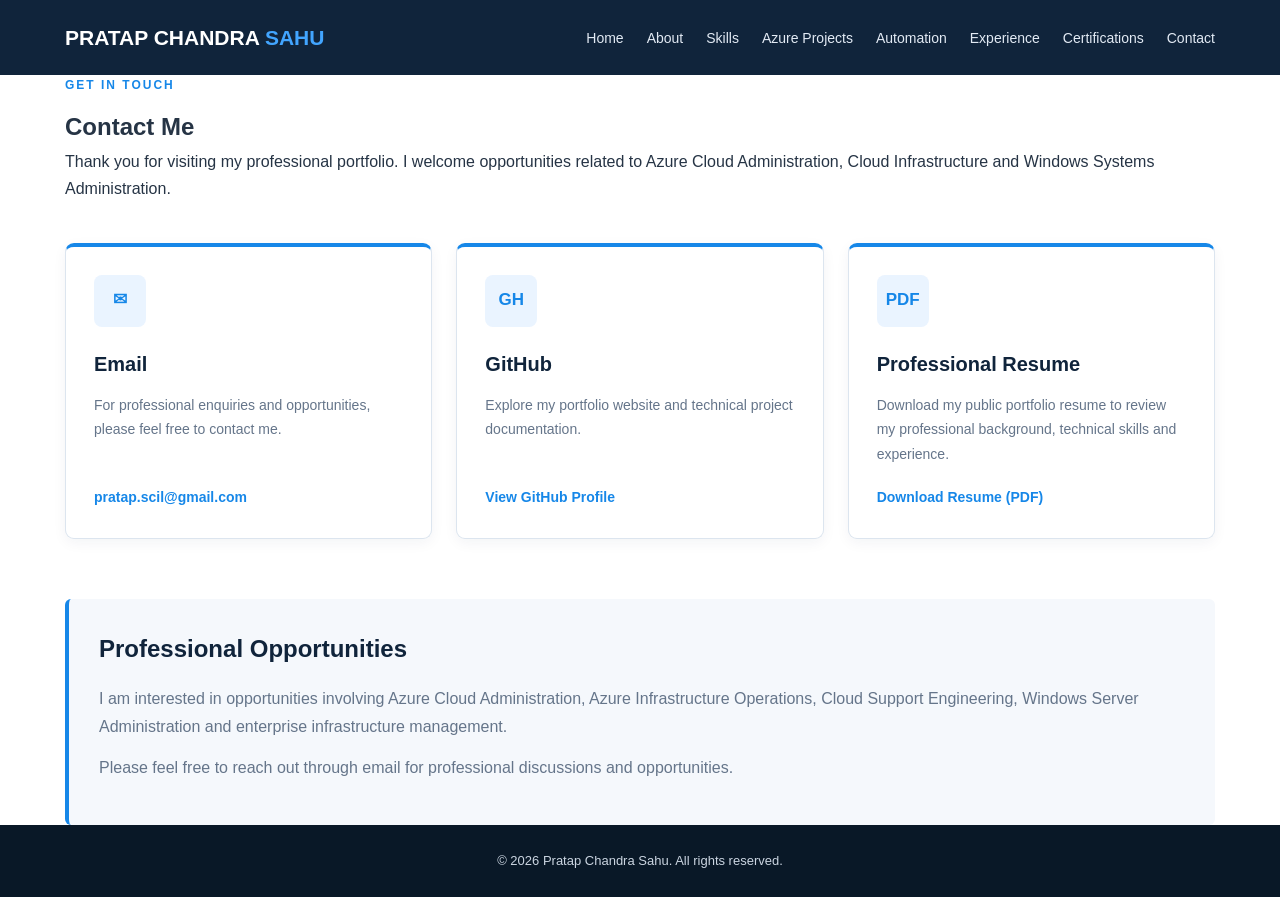
==== contact.html @ 887f1809 "Add professional contact page and public resume" ====
<!DOCTYPE html>
<html lang="en">
<head>
    <meta charset="UTF-8">
    <meta name="viewport" content="width=device-width, initial-scale=1.0">

    <meta name="description"
          content="Contact Pratap Chandra Sahu, Senior Azure Cloud and Infrastructure Engineer. View his professional profile and download his public resume.">

    <meta name="author" content="Pratap Chandra Sahu">

    <title>Contact | Pratap Chandra Sahu</title>

    <link rel="stylesheet" href="assets/css/style.css">
</head>

<body>

<!-- Navigation -->
<header class="header">
    <nav class="navbar container">

        <a href="index.html#home" class="logo">
            PRATAP CHANDRA <span>SAHU</span>
        </a>

        <button class="menu-toggle"
                id="menuToggle"
                aria-label="Toggle navigation"
                aria-expanded="false">
            ☰
        </button>

        <ul class="nav-links" id="navLinks">
            <li><a href="index.html#home">Home</a></li>
            <li><a href="about.html">About</a></li>
            <li><a href="index.html#skills">Skills</a></li>
            <li><a href="azure-projects.html">Azure Projects</a></li>
            <li><a href="automation.html">Automation</a></li>
            <li><a href="experience.html">Experience</a></li>
            <li><a href="certifications.html">Certifications</a></li>
            <li><a href="contact.html">Contact</a></li>
        </ul>

    </nav>
</header>

<main>

    <section class="page-section">
        <div class="container">

            <div class="section-heading">
                <p class="section-label">GET IN TOUCH</p>

                <h1>Contact Me</h1>

                <p>
                    Thank you for visiting my professional portfolio.
                    I welcome opportunities related to Azure Cloud
                    Administration, Cloud Infrastructure and
                    Windows Systems Administration.
                </p>
            </div>

            <div class="contact-grid">

                <!-- Email -->

                <article class="contact-card">

                    <div class="contact-icon">✉</div>

                    <h2>Email</h2>

                    <p>
                        For professional enquiries and opportunities,
                        please feel free to contact me.
                    </p>

                    <a href="mailto:pratap.scil@gmail.com">
                        pratap.scil@gmail.com
                    </a>

                </article>

                <!-- GitHub -->

                <article class="contact-card">

                    <div class="contact-icon">GH</div>

                    <h2>GitHub</h2>

                    <p>
                        Explore my portfolio website and
                        technical project documentation.
                    </p>

                    <a href="https://github.com/pratapscilgit"
                       target="_blank"
                       rel="noopener noreferrer">
                        View GitHub Profile
                    </a>

                </article>

                <!-- Resume -->

                <article class="contact-card">

                    <div class="contact-icon">PDF</div>

                    <h2>Professional Resume</h2>

                    <p>
                        Download my public portfolio resume
                        to review my professional background,
                        technical skills and experience.
                    </p>

                    <a href="assets/documents/Pratap_Chandra_Sahu_Resume_9_Public_Portfolio.pdf"
                       download>
                        Download Resume (PDF)
                    </a>

                </article>

            </div>

            <!-- Professional Interests -->

            <section class="contact-message">

                <h2>Professional Opportunities</h2>

                <p>
                    I am interested in opportunities involving
                    Azure Cloud Administration, Azure Infrastructure
                    Operations, Cloud Support Engineering,
                    Windows Server Administration and enterprise
                    infrastructure management.
                </p>

                <p>
                    Please feel free to reach out through email
                    for professional discussions and opportunities.
                </p>

            </section>

        </div>
    </section>

</main>

<footer class="footer">
    <div class="container">
        <p>
            © 2026 Pratap Chandra Sahu. All rights reserved.
        </p>
    </div>
</footer>

<script src="assets/js/script.js"></script>

</body>
</html>
---- assets/css/style.css ----
/* ==================================
   GLOBAL SETTINGS
================================== */

:root {
    --navy: #10243b;
    --navy-light: #193957;
    --azure: #1687e8;
    --azure-light: #eaf4ff;
    --white: #ffffff;
    --background: #f5f8fc;
    --text: #263445;
    --muted: #65758a;
    --border: #dce5ef;
}

* {
    margin: 0;
    padding: 0;
    box-sizing: border-box;
    scroll-behavior: smooth;
}

body {
    font-family: "Segoe UI", Arial, sans-serif;
    color: var(--text);
    background: var(--white);
    line-height: 1.7;
}

a {
    text-decoration: none;
}

.container {
    width: 90%;
    max-width: 1150px;
    margin: auto;
}

/* ==================================
   NAVIGATION
================================== */

.header {
    background: var(--navy);
    position: sticky;
    top: 0;
    z-index: 1000;
}

.navbar {
    min-height: 75px;
    display: flex;
    justify-content: space-between;
    align-items: center;
}

.logo {
    color: var(--white);
    font-size: 21px;
    font-weight: 800;
}

.logo span {
    color: #42a5ff;
}

.nav-links {
    display: flex;
    list-style: none;
    gap: 23px;
}

.nav-links a {
    color: #e2eaf4;
    font-size: 14px;
    transition: 0.3s;
}

.nav-links a:hover {
    color: #55adff;
}

.menu-toggle {
    display: none;
    background: none;
    color: white;
    border: none;
    font-size: 27px;
    cursor: pointer;
}

/* ==================================
   HERO SECTION
================================== */

.hero {
    background: linear-gradient(
        125deg,
        #10243b,
        #174b78
    );
    color: var(--white);
    padding: 105px 0;
}

.hero-content {
    max-width: 1000px;
}

.eyebrow,
.section-label {
    color: var(--azure);
    font-size: 12px;
    font-weight: 800;
    letter-spacing: 2px;
    margin-bottom: 12px;
}

.hero .eyebrow {
    color: #75baff;
}

.hero h1 {
    font-size: clamp(36px, 6vw, 58px);
    line-height: 1.2;
    margin-bottom: 15px;
}

.hero h2 {
    font-size: clamp(20px, 3vw, 30px);
    font-weight: 500;
    margin-bottom: 15px;
}

.hero-description {
    color: #d6e7f7;
    font-size: 17px;
    max-width: 750px;
}

.experience-stats {
    display: flex;
    gap: 65px;
    margin: 40px 0;
    flex-wrap: wrap;
}

.experience-stats div {
    display: flex;
    flex-direction: column;
}

.experience-stats strong {
    font-size: 38px;
    color: #5db2ff;
}

.experience-stats span {
    color: #d6e7f7;
    font-size: 14px;
}

.hero-buttons {
    display: flex;
    flex-wrap: wrap;
    gap: 15px;
}

.btn {
    display: inline-block;
    padding: 12px 25px;
    border-radius: 6px;
    font-weight: 700;
    transition: 0.3s;
}

.btn-primary {
    background: var(--azure);
    color: white;
}

.btn-primary:hover {
    background: #0872cd;
}

.btn-outline {
    border: 1px solid white;
    color: white;
}

.btn-outline:hover {
    background: white;
    color: var(--navy);
}

/* ==================================
   GENERAL SECTIONS
================================== */

.section {
    padding: 85px 0;
}

.section-alt {
    background: var(--background);
}

.section-title {
    color: var(--navy);
    font-size: 34px;
    margin-bottom: 30px;
}

.section-description {
    color: var(--muted);
    font-size: 16px;
    margin-bottom: 18px;
    max-width: 1000px;
}

/* ==================================
   SKILLS
================================== */

.skills-grid,
.projects-grid,
.certification-grid {
    display: grid;
    grid-template-columns: repeat(3, 1fr);
    gap: 22px;
}

.skill-card,
.project-card,
.certification-card {
    background: white;
    padding: 27px;
    border: 1px solid var(--border);
    border-radius: 10px;
    transition: 0.3s;
}

.skill-card:hover,
.project-card:hover,
.certification-card:hover {
    transform: translateY(-5px);
    border-color: var(--azure);
    box-shadow: 0 8px 25px rgba(16, 36, 59, 0.08);
}

.skill-card h3,
.project-card h3,
.certification-card h3 {
    color: var(--navy);
    margin-bottom: 12px;
    font-size: 18px;
}

.skill-card p,
.project-card p,
.certification-card p {
    color: var(--muted);
    font-size: 14px;
}

.project-card span {
    display: inline-block;
    margin-top: 18px;
    padding: 5px 10px;
    background: var(--azure-light);
    color: #1264a4;
    border-radius: 5px;
    font-size: 12px;
    font-weight: 600;
}

/* ==================================
   EXPERIENCE TIMELINE
================================== */

.timeline {
    border-left: 3px solid var(--azure);
    padding-left: 30px;
    margin-left: 10px;
}

.timeline-item {
    position: relative;
    margin-bottom: 35px;
}

.timeline-item::before {
    content: "";
    position: absolute;
    left: -39px;
    top: 7px;
    width: 14px;
    height: 14px;
    background: var(--azure);
    border: 3px solid white;
    border-radius: 50%;
}

.timeline-item h3 {
    color: var(--navy);
    font-size: 19px;
}

.timeline-item p {
    color: var(--muted);
    font-size: 14px;
}

.job-title {
    color: var(--azure) !important;
    font-weight: 700;
    margin: 5px 0 10px;
}

/* ==================================
   CERTIFICATIONS
================================== */

.education {
    margin-top: 30px;
    color: var(--muted);
}

/* ==================================
   CONTACT
================================== */

.contact-section {
    background: var(--navy);
    color: white;
}

.contact-section .section-title {
    color: white;
}

.contact-section > .container > p:not(.section-label) {
    color: #d6e7f7;
    margin-bottom: 25px;
}

.contact-details p {
    margin: 12px 0;
    color: #d6e7f7;
}

.contact-details a {
    color: #65b8ff;
}

/* ==================================
   FOOTER
================================== */

.footer {
    background: #091827;
    color: #cbd5e1;
    text-align: center;
    padding: 25px 0;
    font-size: 13px;
}

/* ==================================
   RESPONSIVE DESIGN
================================== */

@media (max-width: 900px) {

    .nav-links {
        gap: 12px;
    }

    .nav-links a {
        font-size: 12px;
    }

    .skills-grid,
    .projects-grid,
    .certification-grid {
        grid-template-columns: repeat(2, 1fr);
    }
}

@media (max-width: 700px) {

    .navbar {
        position: relative;
    }

    .menu-toggle {
        display: block;
    }

    .nav-links {
        display: none;
        position: absolute;
        top: 75px;
        left: 0;
        width: 100%;
        background: var(--navy);
        flex-direction: column;
        padding: 20px 5%;
        gap: 15px;
    }

    .nav-links.active {
        display: flex;
    }

    .hero {
        padding: 70px 0;
    }

    .experience-stats {
        gap: 25px;
    }

    .section {
        padding: 60px 0;
    }

    .skills-grid,
    .projects-grid,
    .certification-grid {
        grid-template-columns: 1fr;
    }

    .section-title {
        font-size: 28px;
    }
}

/* ==================================
   AZURE INFRASTRUCTURE PROJECTS
================================== */

.azure-projects-grid {
    display: grid;
    grid-template-columns: repeat(2, 1fr);
    gap: 25px;
}

.azure-project-card {
    background: #ffffff;
    padding: 30px;
    border: 1px solid var(--border);
    border-radius: 12px;
    position: relative;
    transition: 0.3s ease;
}

.azure-project-card:hover {
    transform: translateY(-5px);
    border-color: var(--azure);
    box-shadow: 0 10px 30px rgba(16, 36, 59, 0.10);
}

.project-number {
    display: inline-flex;
    align-items: center;
    justify-content: center;
    width: 42px;
    height: 42px;
    background: var(--azure-light);
    color: var(--azure);
    border-radius: 8px;
    font-weight: 800;
    margin-bottom: 18px;
}

.azure-project-card h3 {
    color: var(--navy);
    font-size: 20px;
    margin-bottom: 15px;
}

.project-overview {
    color: var(--muted);
    font-size: 14px;
    margin-bottom: 22px;
}

.azure-project-card h4 {
    color: var(--navy);
    font-size: 15px;
    margin: 18px 0 10px;
}

.azure-project-card ul {
    padding-left: 20px;
    color: var(--muted);
    font-size: 14px;
}

.azure-project-card li {
    margin-bottom: 8px;
}

.technology-tags {
    display: flex;
    flex-wrap: wrap;
    gap: 8px;
    margin-top: 12px;
}

.technology-tags span {
    background: var(--azure-light);
    color: #1264a4;
    padding: 6px 11px;
    border-radius: 5px;
    font-size: 12px;
    font-weight: 600;
}

/* Responsive Azure project cards */

@media (max-width: 800px) {

    .azure-projects-grid {
        grid-template-columns: 1fr;
    }

}

/* ==================================
   POWERSHELL AUTOMATION PROJECTS
================================== */

.automation-grid {
    display: grid;
    grid-template-columns: repeat(2, 1fr);
    gap: 25px;
}

.automation-card {
    background: #ffffff;
    padding: 30px;
    border: 1px solid var(--border);
    border-radius: 12px;
    transition: 0.3s ease;
}

.automation-card:hover {
    transform: translateY(-5px);
    border-color: var(--azure);
    box-shadow: 0 10px 30px rgba(16, 36, 59, 0.10);
}

.automation-card h3 {
    color: var(--navy);
    font-size: 20px;
    margin-bottom: 14px;
}

.automation-card p {
    color: var(--muted);
    font-size: 14px;
    margin-bottom: 18px;
}

.automation-card h4 {
    color: var(--navy);
    font-size: 15px;
    margin: 18px 0 10px;
}

.automation-card ul {
    padding-left: 20px;
    color: var(--muted);
    font-size: 14px;
}

.automation-card li {
    margin-bottom: 8px;
}

.project-link {
    display: inline-block;
    margin-top: 22px;
    color: var(--azure);
    font-size: 14px;
    font-weight: 700;
}

.project-link:hover {
    color: var(--navy);
    text-decoration: underline;
}

/* Responsive layout */

@media (max-width: 800px) {

    .automation-grid {
        grid-template-columns: 1fr;
    }

}


/* Professional Experience Page */

.experience-section {
    margin-top: 55px;
}

.experience-section h2 {
    color: #142d4e;
    font-size: 27px;
    margin-bottom: 10px;
}

.section-description {
    color: #667085;
    line-height: 1.7;
    margin-bottom: 25px;
}

.experience-list {
    display: grid;
    gap: 22px;
}

.experience-card {
    background: #ffffff;
    border: 1px solid #e4eaf1;
    border-left: 4px solid #1683e8;
    border-radius: 8px;
    padding: 25px;
    box-shadow: 0 4px 14px rgba(20, 45, 78, 0.05);
}

.experience-header {
    display: flex;
    justify-content: space-between;
    align-items: flex-start;
    gap: 15px;
    flex-wrap: wrap;
}

.experience-card h3 {
    color: #142d4e;
    font-size: 21px;
    margin: 0 0 6px;
}

.experience-card h4 {
    color: #1683e8;
    font-size: 16px;
    font-weight: 600;
    margin: 0;
}

.experience-date {
    color: #475467;
    background: #eef5fc;
    padding: 7px 12px;
    border-radius: 5px;
    font-size: 13px;
    font-weight: 600;
}

.experience-client {
    color: #667085;
    font-size: 14px;
    margin: 15px 0;
}

.experience-card ul {
    padding-left: 21px;
    margin-bottom: 0;
}

.experience-card li {
    color: #526174;
    line-height: 1.75;
    margin-bottom: 8px;
}

.earlier-experience {
    margin-top: 65px;
}

.compact-experience {
    padding: 22px 25px;
}

.compact-experience li:last-child {
    margin-bottom: 0;
}

/* Mobile layout */

@media (max-width: 768px) {
    .experience-section {
        margin-top: 40px;
    }

    .experience-section h2 {
        font-size: 23px;
    }

    .experience-card {
        padding: 19px;
    }

    .experience-header {
        flex-direction: column;
        gap: 12px;
    }

    .experience-date {
        display: inline-block;
    }

    .experience-card h3 {
        font-size: 19px;
    }

    .experience-card li {
        font-size: 14px;
    }
}

/* =====================================
   CERTIFICATIONS AND EDUCATION PAGE
===================================== */

.credentials-section {
    margin-top: 55px;
}

.credentials-section h2 {
    color: var(--navy);
    font-size: 27px;
    margin-bottom: 10px;
}

.credentials-grid {
    display: grid;
    grid-template-columns: repeat(3, 1fr);
    gap: 24px;
    margin-top: 25px;
}

.credential-card {
    background: var(--white);
    border: 1px solid var(--border);
    border-top: 4px solid var(--azure);
    border-radius: 9px;
    padding: 25px;
    box-shadow: 0 4px 14px rgba(20, 45, 78, 0.05);
    display: flex;
    flex-direction: column;
    align-items: flex-start;
}

.credential-icon {
    width: 52px;
    height: 52px;
    background: var(--azure-light);
    color: var(--azure);
    border-radius: 8px;
    display: flex;
    align-items: center;
    justify-content: center;
    font-size: 18px;
    font-weight: 800;
    margin-bottom: 20px;
}

.itil-icon {
    font-size: 15px;
}

.credential-category {
    color: var(--azure);
    font-size: 11px;
    font-weight: 800;
    letter-spacing: 1.3px;
    margin-bottom: 10px;
}

.credential-card h3 {
    color: var(--navy);
    font-size: 19px;
    line-height: 1.45;
    margin: 0 0 14px;
}

.credential-description {
    color: var(--muted);
    font-size: 14px;
    line-height: 1.75;
    margin-bottom: 20px;
}

.credential-provider {
    display: inline-block;
    margin-top: auto;
    background: var(--background);
    color: var(--text);
    padding: 7px 12px;
    border-radius: 5px;
    font-size: 12px;
    font-weight: 600;
}

/* Education card */

.education-section {
    margin-top: 65px;
}

.education-card {
    display: flex;
    align-items: center;
    gap: 25px;
    background: var(--white);
    border: 1px solid var(--border);
    border-left: 4px solid var(--azure);
    border-radius: 9px;
    padding: 28px;
    margin-top: 25px;
    box-shadow: 0 4px 14px rgba(20, 45, 78, 0.05);
}

.education-icon {
    width: 65px;
    height: 65px;
    flex-shrink: 0;
    background: var(--azure-light);
    color: var(--azure);
    border-radius: 8px;
    display: flex;
    align-items: center;
    justify-content: center;
    font-size: 20px;
    font-weight: 800;
}

.education-details h3 {
    color: var(--navy);
    font-size: 21px;
    margin: 5px 0 8px;
}

.education-institution {
    color: var(--text);
    font-size: 16px;
    font-weight: 600;
    margin-bottom: 5px;
}

.education-location {
    color: var(--muted);
    font-size: 14px;
}

/* Responsive layout */

@media (max-width: 900px) {
    .credentials-grid {
        grid-template-columns: repeat(2, 1fr);
    }
}

@media (max-width: 600px) {
    .credentials-grid {
        grid-template-columns: 1fr;
    }

    .credentials-section h2 {
        font-size: 23px;
    }

    .credential-card {
        padding: 21px;
    }

    .education-card {
        padding: 20px;
        gap: 16px;
    }

    .education-icon {
        width: 52px;
        height: 52px;
    }
}


/* =====================================
   CONTACT PAGE
===================================== */

.contact-grid {
    display: grid;
    grid-template-columns: repeat(3, 1fr);
    gap: 24px;
    margin-top: 40px;
}

.contact-card {
    background: var(--white);
    border: 1px solid var(--border);
    border-top: 4px solid var(--azure);
    border-radius: 9px;
    padding: 28px;
    box-shadow: 0 4px 14px rgba(20, 45, 78, 0.05);
    display: flex;
    flex-direction: column;
    align-items: flex-start;
}

.contact-icon {
    width: 52px;
    height: 52px;
    display: flex;
    align-items: center;
    justify-content: center;
    background: var(--azure-light);
    color: var(--azure);
    border-radius: 8px;
    font-size: 17px;
    font-weight: 800;
    margin-bottom: 20px;
}

.contact-card h2 {
    color: var(--navy);
    font-size: 20px;
    margin-bottom: 12px;
}

.contact-card p {
    color: var(--muted);
    font-size: 14px;
    line-height: 1.75;
    margin-bottom: 20px;
}

.contact-card a {
    color: var(--azure);
    font-weight: 700;
    font-size: 14px;
    text-decoration: none;
    overflow-wrap: anywhere;
    margin-top: auto;
}

.contact-card a:hover {
    text-decoration: underline;
}

.contact-message {
    margin-top: 60px;
    padding: 30px;
    background: var(--background);
    border-left: 4px solid var(--azure);
    border-radius: 6px;
}

.contact-message h2 {
    color: var(--navy);
    font-size: 24px;
    margin-bottom: 15px;
}

.contact-message p {
    color: var(--muted);
    line-height: 1.8;
    margin-bottom: 12px;
}

/* Contact page responsive layout */

@media (max-width: 900px) {
    .contact-grid {
        grid-template-columns: repeat(2, 1fr);
    }
}

@media (max-width: 600px) {
    .contact-grid {
        grid-template-columns: 1fr;
    }

    .contact-card {
        padding: 22px;
    }

    .contact-message {
        padding: 22px;
    }
}
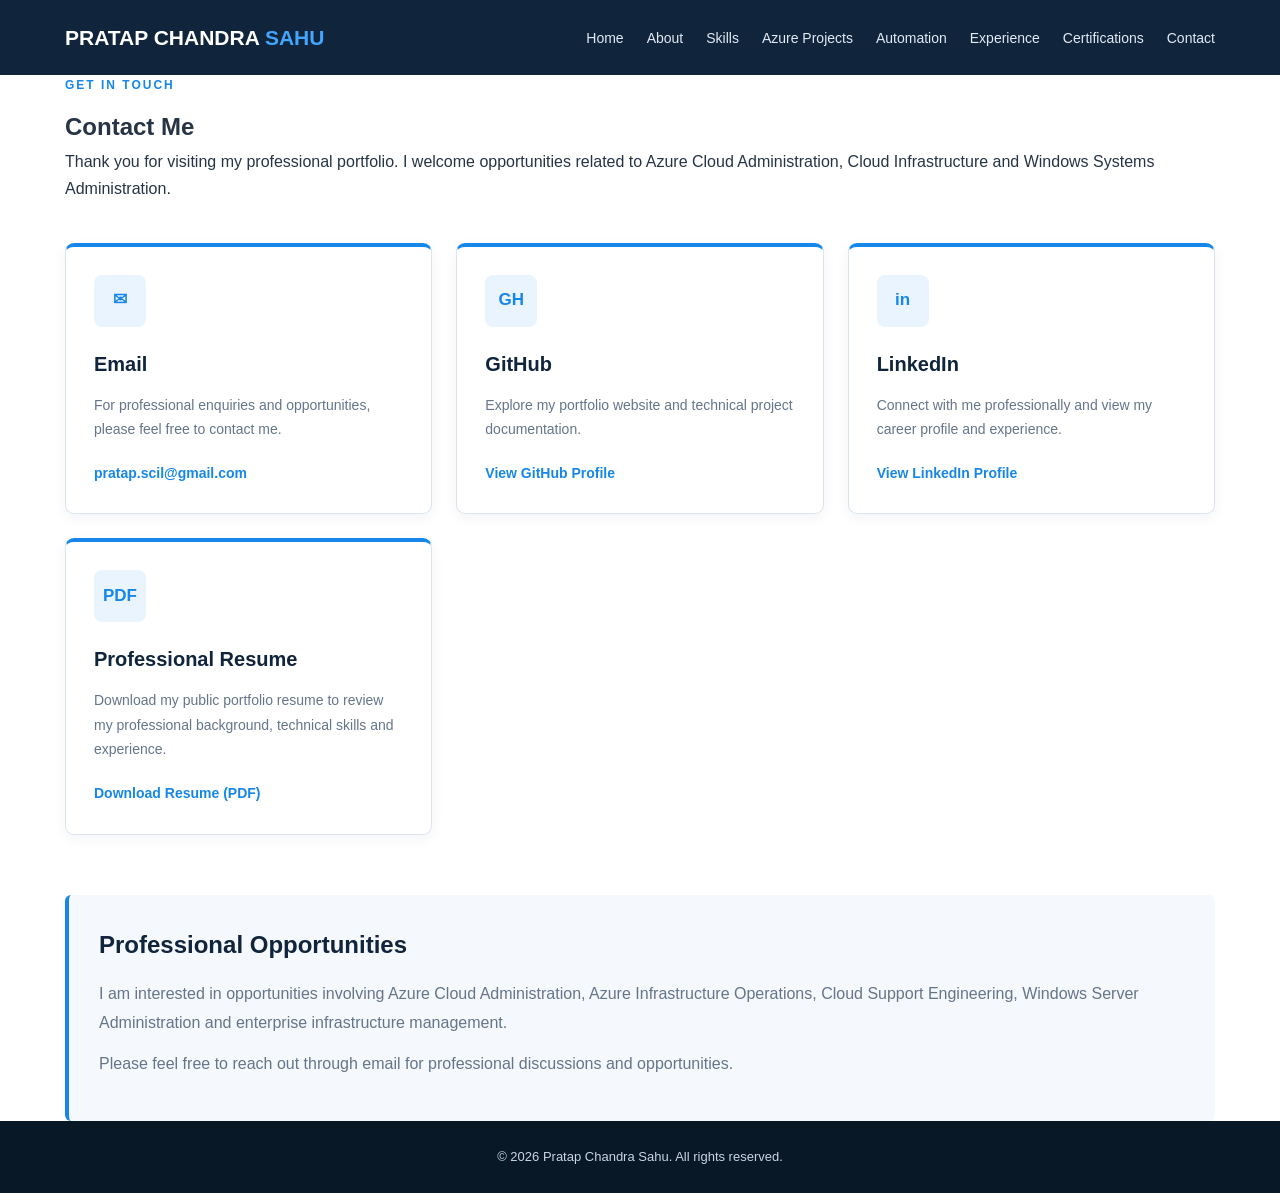
==== commit fa633d14: "Add LinkedIn profile to contact page" ====
--- a/contact.html
+++ b/contact.html
@@ -106,6 +106,27 @@
 
                 </article>
 
+                <!-- LinkedIn -->
+
+                <article class="contact-card">
+
+                    <div class="contact-icon">in</div>
+
+                    <h2>LinkedIn</h2>
+
+                    <p>
+                        Connect with me professionally and
+                        view my career profile and experience.
+                    </p>
+
+                    <a href="https://www.linkedin.com/in/pratap-sahu/"
+                       target="_blank"
+                       rel="noopener noreferrer">
+                        View LinkedIn Profile
+                    </a>
+
+                </article>
+
                 <!-- Resume -->
 
                 <article class="contact-card">
